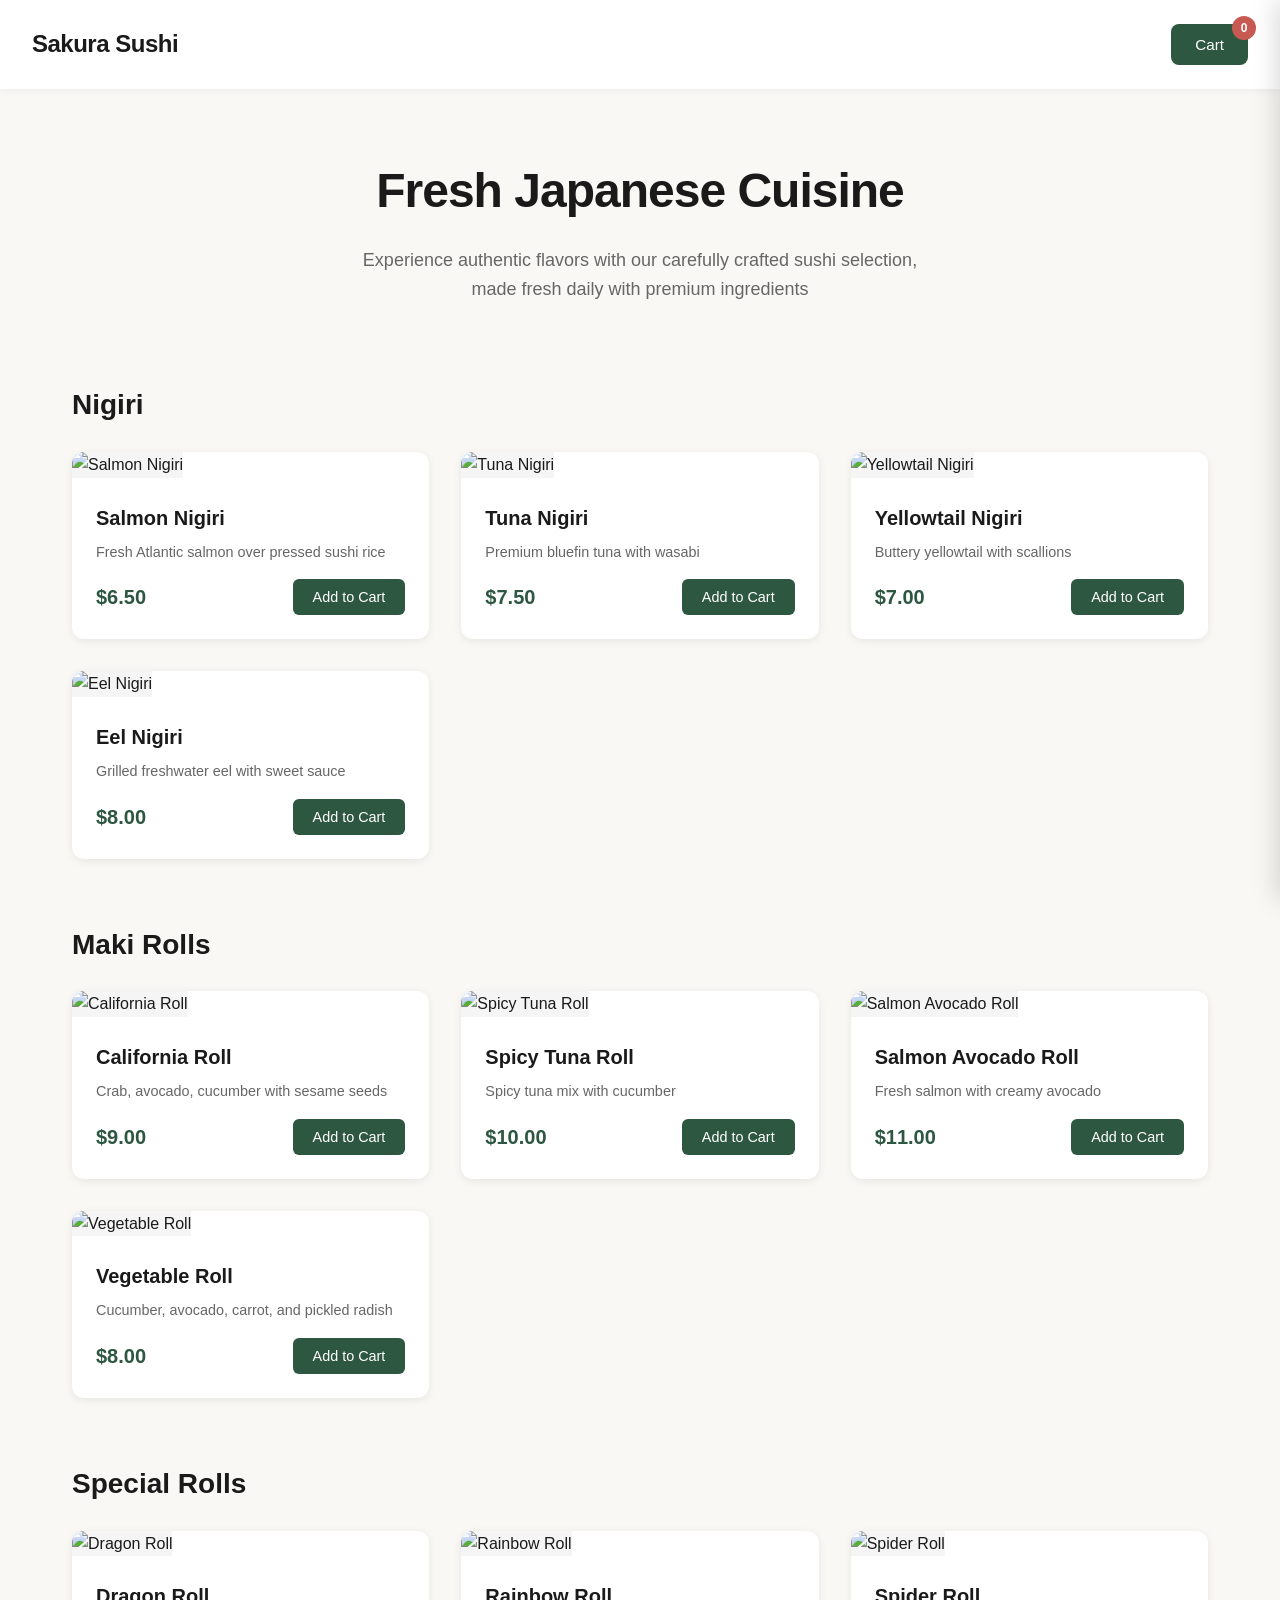
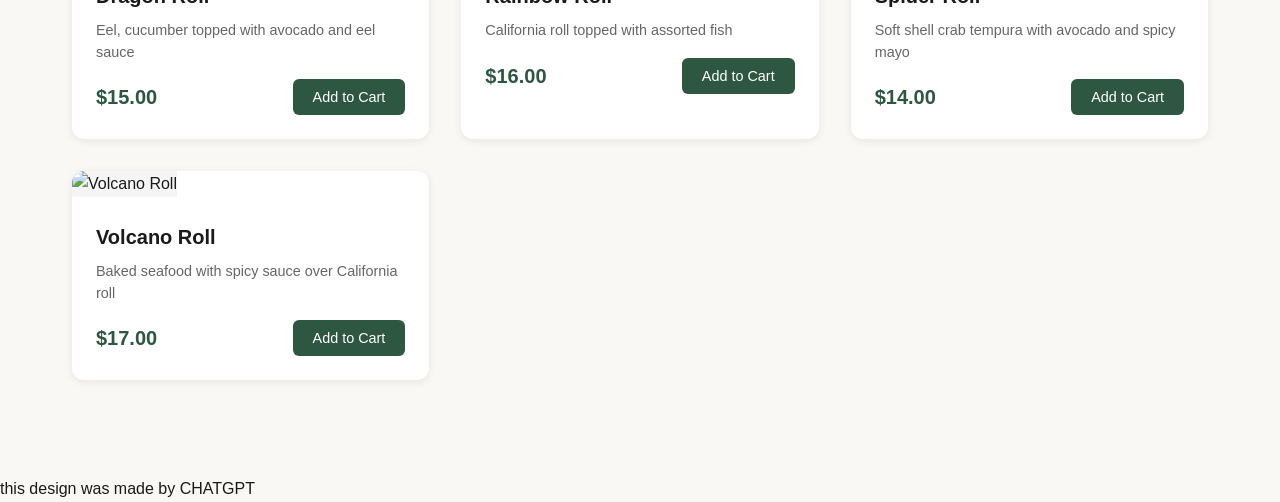
==== src/main/resources/static/index.html @ dabf3e89 "Html, Cart controller" ====
<!DOCTYPE html>
<html lang="en">
<head>
    <meta charset="UTF-8">
    <meta name="viewport" content="width=device-width, initial-scale=1.0">
    <title>Sakura Sushi - Menu</title>
    <style>
        * {
            margin: 0;
            padding: 0;
            box-sizing: border-box;
        }

        body {
            font-family: -apple-system, BlinkMacSystemFont, 'Segoe UI', Roboto, Oxygen, Ubuntu, sans-serif;
            background: #FAF8F5;
            color: #1A1A1A;
            line-height: 1.6;
        }

        /* Header */
        header {
            background: #FFFFFF;
            padding: 1.5rem 2rem;
            display: flex;
            justify-content: space-between;
            align-items: center;
            box-shadow: 0 2px 8px rgba(0, 0, 0, 0.05);
            position: sticky;
            top: 0;
            z-index: 100;
        }

        .logo {
            font-size: 1.5rem;
            font-weight: 600;
            letter-spacing: -0.5px;
            color: #1A1A1A;
        }

        .cart-btn {
            position: relative;
            background: #2D5740;
            color: #FFFFFF;
            border: none;
            padding: 0.75rem 1.5rem;
            border-radius: 8px;
            cursor: pointer;
            font-size: 0.95rem;
            font-weight: 500;
            transition: background 0.2s;
        }

        .cart-btn:hover {
            background: #234430;
        }

        .cart-count {
            position: absolute;
            top: -8px;
            right: -8px;
            background: #C85A54;
            color: white;
            width: 24px;
            height: 24px;
            border-radius: 50%;
            display: flex;
            align-items: center;
            justify-content: center;
            font-size: 0.75rem;
            font-weight: 600;
        }

        /* Hero Section */
        .hero {
            text-align: center;
            padding: 4rem 2rem 3rem;
            max-width: 800px;
            margin: 0 auto;
        }

        .hero h1 {
            font-size: 3rem;
            font-weight: 600;
            margin-bottom: 1rem;
            letter-spacing: -1px;
            color: #1A1A1A;
        }

        .hero p {
            font-size: 1.125rem;
            color: #666;
            max-width: 600px;
            margin: 0 auto;
        }

        /* Menu Grid */
        .menu-container {
            max-width: 1200px;
            margin: 0 auto;
            padding: 2rem;
        }

        .category {
            margin-bottom: 4rem;
        }

        .category-title {
            font-size: 1.75rem;
            font-weight: 600;
            margin-bottom: 1.5rem;
            color: #1A1A1A;
        }

        .menu-grid {
            display: grid;
            grid-template-columns: repeat(auto-fill, minmax(300px, 1fr));
            gap: 2rem;
        }

        .menu-item {
            background: #FFFFFF;
            border-radius: 12px;
            overflow: hidden;
            transition: transform 0.2s, box-shadow 0.2s;
            box-shadow: 0 2px 8px rgba(0, 0, 0, 0.08);
        }

        .menu-item:hover {
            transform: translateY(-4px);
            box-shadow: 0 4px 16px rgba(0, 0, 0, 0.12);
        }

        .item-image {
            width: 100%;
            height: 200px;
            object-fit: cover;
            background: #F5F5F5;
        }

        .item-info {
            padding: 1.5rem;
        }

        .item-name {
            font-size: 1.25rem;
            font-weight: 600;
            margin-bottom: 0.5rem;
            color: #1A1A1A;
        }

        .item-description {
            font-size: 0.9rem;
            color: #666;
            margin-bottom: 1rem;
            line-height: 1.5;
        }

        .item-footer {
            display: flex;
            justify-content: space-between;
            align-items: center;
        }

        .item-price {
            font-size: 1.25rem;
            font-weight: 600;
            color: #2D5740;
        }

        .add-to-cart {
            background: #2D5740;
            color: white;
            border: none;
            padding: 0.625rem 1.25rem;
            border-radius: 6px;
            cursor: pointer;
            font-size: 0.9rem;
            font-weight: 500;
            transition: background 0.2s;
        }

        .add-to-cart:hover {
            background: #234430;
        }

        /* Cart Sidebar */
        .cart-sidebar {
            position: fixed;
            right: -400px;
            top: 0;
            width: 400px;
            height: 100vh;
            background: #FFFFFF;
            box-shadow: -4px 0 24px rgba(0, 0, 0, 0.15);
            transition: right 0.3s ease;
            z-index: 200;
            display: flex;
            flex-direction: column;
        }

        .cart-sidebar.open {
            right: 0;
        }

        .cart-header {
            padding: 2rem;
            border-bottom: 1px solid #E5E5E5;
            display: flex;
            justify-content: space-between;
            align-items: center;
        }

        .cart-header h2 {
            font-size: 1.5rem;
            font-weight: 600;
        }

        .close-cart {
            background: none;
            border: none;
            font-size: 1.5rem;
            cursor: pointer;
            color: #666;
            padding: 0.5rem;
            line-height: 1;
        }

        .cart-items {
            flex: 1;
            overflow-y: auto;
            padding: 1.5rem 2rem;
        }

        .cart-item {
            display: flex;
            gap: 1rem;
            margin-bottom: 1.5rem;
            padding-bottom: 1.5rem;
            border-bottom: 1px solid #E5E5E5;
        }

        .cart-item-image {
            width: 80px;
            height: 80px;
            object-fit: cover;
            border-radius: 8px;
            background: #F5F5F5;
        }

        .cart-item-info {
            flex: 1;
        }

        .cart-item-name {
            font-weight: 600;
            margin-bottom: 0.25rem;
            color: #1A1A1A;
        }

        .cart-item-price {
            color: #2D5740;
            font-weight: 500;
        }

        .cart-item-controls {
            display: flex;
            align-items: center;
            gap: 0.5rem;
            margin-top: 0.5rem;
        }

        .qty-btn {
            background: #F5F5F5;
            border: none;
            width: 28px;
            height: 28px;
            border-radius: 4px;
            cursor: pointer;
            font-weight: 600;
            transition: background 0.2s;
        }

        .qty-btn:hover {
            background: #E5E5E5;
        }

        .qty {
            min-width: 30px;
            text-align: center;
            font-weight: 500;
        }

        .remove-btn {
            background: none;
            border: none;
            color: #C85A54;
            cursor: pointer;
            font-size: 0.85rem;
            margin-left: auto;
            padding: 0.25rem 0.5rem;
        }

        .cart-empty {
            text-align: center;
            padding: 3rem 2rem;
            color: #999;
        }

        .cart-footer {
            padding: 2rem;
            border-top: 1px solid #E5E5E5;
        }

        .cart-total {
            display: flex;
            justify-content: space-between;
            font-size: 1.25rem;
            font-weight: 600;
            margin-bottom: 1rem;
        }

        .checkout-btn {
            width: 100%;
            background: #2D5740;
            color: white;
            border: none;
            padding: 1rem;
            border-radius: 8px;
            font-size: 1rem;
            font-weight: 600;
            cursor: pointer;
            transition: background 0.2s;
        }

        .checkout-btn:hover {
            background: #234430;
        }

        .checkout-btn:disabled {
            background: #CCC;
            cursor: not-allowed;
        }

        /* Overlay */
        .overlay {
            position: fixed;
            top: 0;
            left: 0;
            width: 100%;
            height: 100%;
            background: rgba(0, 0, 0, 0.5);
            opacity: 0;
            visibility: hidden;
            transition: opacity 0.3s, visibility 0.3s;
            z-index: 150;
        }

        .overlay.active {
            opacity: 1;
            visibility: visible;
        }

        /* Responsive */
        @media (max-width: 768px) {
            .hero h1 {
                font-size: 2rem;
            }

            .menu-grid {
                grid-template-columns: 1fr;
            }

            .cart-sidebar {
                width: 100%;
                right: -100%;
            }

            header {
                padding: 1rem;
            }
        }
    </style>
    <script src="https://ajax.googleapis.com/ajax/libs/jquery/3.7.1/jquery.min.js"></script>
</head>
<body>
<header>
    <div class="logo">Sakura Sushi</div>
    <button class="cart-btn" onclick="toggleCart()">
        <span>Cart</span>
        <span class="cart-count" id="cartCount">0</span>
    </button>
</header>

<div class="hero">
    <h1>Fresh Japanese Cuisine</h1>
    <p>Experience authentic flavors with our carefully crafted sushi selection, made fresh daily with premium ingredients</p>
</div>

<div class="menu-container">
    <div class="category">
        <h2 class="category-title">Nigiri</h2>
        <div class="menu-grid" id="nigiriGrid"></div>
    </div>

    <div class="category">
        <h2 class="category-title">Maki Rolls</h2>
        <div class="menu-grid" id="makiGrid"></div>
    </div>

    <div class="category">
        <h2 class="category-title">Special Rolls</h2>
        <div class="menu-grid" id="specialGrid"></div>
    </div>
</div>

<div class="overlay" id="overlay" onclick="toggleCart()"></div>

<div class="cart-sidebar" id="cartSidebar">
    <div class="cart-header">
        <h2>Your Order</h2>
        <button class="close-cart" onclick="toggleCart()">&times;</button>
    </div>
    <div class="cart-items" id="cartItems">
        <div class="cart-empty">Your cart is empty</div>
    </div>
    <div class="cart-footer">
        <div class="cart-total">
            <span>Total:</span>
            <span id="cartTotal">$0.00</span>
        </div>
        <button class="checkout-btn" id="checkoutBtn" disabled onclick="checkout()">
            Checkout
        </button>
    </div>
</div>

<script>
    // Menu Data
    const menuData = {
        nigiri: [
            { id: 1, name: 'Salmon Nigiri', description: 'Fresh Atlantic salmon over pressed sushi rice', price: 6.50, image: '/placeholder.svg?height=200&width=300' },
            { id: 2, name: 'Tuna Nigiri', description: 'Premium bluefin tuna with wasabi', price: 7.50, image: '/placeholder.svg?height=200&width=300' },
            { id: 3, name: 'Yellowtail Nigiri', description: 'Buttery yellowtail with scallions', price: 7.00, image: '/placeholder.svg?height=200&width=300' },
            { id: 4, name: 'Eel Nigiri', description: 'Grilled freshwater eel with sweet sauce', price: 8.00, image: '/placeholder.svg?height=200&width=300' }
        ],
        maki: [
            { id: 5, name: 'California Roll', description: 'Crab, avocado, cucumber with sesame seeds', price: 9.00, image: '/placeholder.svg?height=200&width=300' },
            { id: 6, name: 'Spicy Tuna Roll', description: 'Spicy tuna mix with cucumber', price: 10.00, image: '/placeholder.svg?height=200&width=300' },
            { id: 7, name: 'Salmon Avocado Roll', description: 'Fresh salmon with creamy avocado', price: 11.00, image: '/placeholder.svg?height=200&width=300' },
            { id: 8, name: 'Vegetable Roll', description: 'Cucumber, avocado, carrot, and pickled radish', price: 8.00, image: '/placeholder.svg?height=200&width=300' }
        ],
        special: [
            { id: 9, name: 'Dragon Roll', description: 'Eel, cucumber topped with avocado and eel sauce', price: 15.00, image: '/placeholder.svg?height=200&width=300' },
            { id: 10, name: 'Rainbow Roll', description: 'California roll topped with assorted fish', price: 16.00, image: '/placeholder.svg?height=200&width=300' },
            { id: 11, name: 'Spider Roll', description: 'Soft shell crab tempura with avocado and spicy mayo', price: 14.00, image: '/placeholder.svg?height=200&width=300' },
            { id: 12, name: 'Volcano Roll', description: 'Baked seafood with spicy sauce over California roll', price: 17.00, image: '/placeholder.svg?height=200&width=300' }
        ]
    };

    // Cart State
    let cart = [];

    // Render Menu Items
    function renderMenu() {
        renderCategory('nigiri', 'nigiriGrid');
        renderCategory('maki', 'makiGrid');
        renderCategory('special', 'specialGrid');
    }

    function renderCategory(category, gridId) {
        const grid = document.getElementById(gridId);
        grid.innerHTML = menuData[category].map(item => `
            <div class="menu-item">
                <img src="${item.image}" alt="${item.name}" class="item-image">
                <div class="item-info">
                    <h3 class="item-name">${item.name}</h3>
                    <p class="item-description">${item.description}</p>
                    <div class="item-footer">
                        <span class="item-price">$${item.price.toFixed(2)}</span>
                        <button class="add-to-cart" onclick="addToCart(${item.id})">
                            Add to Cart
                        </button>
                    </div>
                </div>
            </div>
        `).join('');
    }

    // Cart Functions
    function addToCart(itemId) {
        const allItems = [...menuData.nigiri, ...menuData.maki, ...menuData.special];
        const item = allItems.find(i => i.id === itemId);

        const existingItem = cart.find(i => i.id === itemId);
        if (existingItem) {
            existingItem.quantity++;
        } else {
            cart.push({ ...item, quantity: 1 });
        }
        // api request
        const options = {
          method: 'POST',
          headers: {'Content-Type': 'application/json', 'User-Agent': navigator.userAgent},
          body: '{"name":"","price":"","isDrink":false,"isHot":false,"isAppetizer":false,"isRaw":false}'
        };

        fetch('http://localhost:8080/api/cart/add', options)
          .then(response => response.json())
          .then(response => console.log(response))
          .catch(err => console.error(err));

        updateCart();
    }

    function updateQuantity(itemId, delta) {
        const item = cart.find(i => i.id === itemId);
        if (item) {
            item.quantity += delta;
            if (item.quantity <= 0) {
                removeFromCart(itemId);
            } else {
                updateCart();
            }
        }
    }

    function removeFromCart(itemId) {
        cart = cart.filter(i => i.id !== itemId);
        updateCart();
    }

    function updateCart() {
        const cartCount = document.getElementById('cartCount');
        const cartItems = document.getElementById('cartItems');
        const cartTotal = document.getElementById('cartTotal');
        const checkoutBtn = document.getElementById('checkoutBtn');

        const totalItems = cart.reduce((sum, item) => sum + item.quantity, 0);
        const totalPrice = cart.reduce((sum, item) => sum + (item.price * item.quantity), 0);

        cartCount.textContent = totalItems;
        cartTotal.textContent = `$${totalPrice.toFixed(2)}`;

        if (cart.length === 0) {
            cartItems.innerHTML = '<div class="cart-empty">Your cart is empty</div>';
            checkoutBtn.disabled = true;
        } else {
            cartItems.innerHTML = cart.map(item => `
                <div class="cart-item">
                    <img src="${item.image}" alt="${item.name}" class="cart-item-image">
                    <div class="cart-item-info">
                        <div class="cart-item-name">${item.name}</div>
                        <div class="cart-item-price">$${item.price.toFixed(2)}</div>
                        <div class="cart-item-controls">
                            <button class="qty-btn" onclick="updateQuantity(${item.id}, -1)">−</button>
                            <span class="qty">${item.quantity}</span>
                            <button class="qty-btn" onclick="updateQuantity(${item.id}, 1)">+</button>
                            <button class="remove-btn" onclick="removeFromCart(${item.id})">Remove</button>
                        </div>
                    </div>
                </div>
            `).join('');
            checkoutBtn.disabled = false;
        }
    }

    function toggleCart() {
        const sidebar = document.getElementById('cartSidebar');
        const overlay = document.getElementById('overlay');
        sidebar.classList.toggle('open');
        overlay.classList.toggle('active');
    }

    function checkout() {
        if (cart.length > 0) {
            const total = cart.reduce((sum, item) => sum + (item.price * item.quantity), 0);
            const settings = {
              "async": true,
              "crossDomain": true,
              "url": "http://localhost:8080/api/order/pay",
              "method": "POST",
              "headers": {
                "User-Agent": "insomnia/12.0.0"
              }
            };

            $.ajax(settings).done(function (response) {
              console.log(response);
            });
            alert(`Thank you for your order!\n\nTotal: $${total.toFixed(2)}\n\nYour delicious sushi will be ready soon!`);
            cart = [];
            updateCart();
            toggleCart();

        }
    }

    // Initialize
    renderMenu();
</script>
</body>
this design was made by CHATGPT
</html>
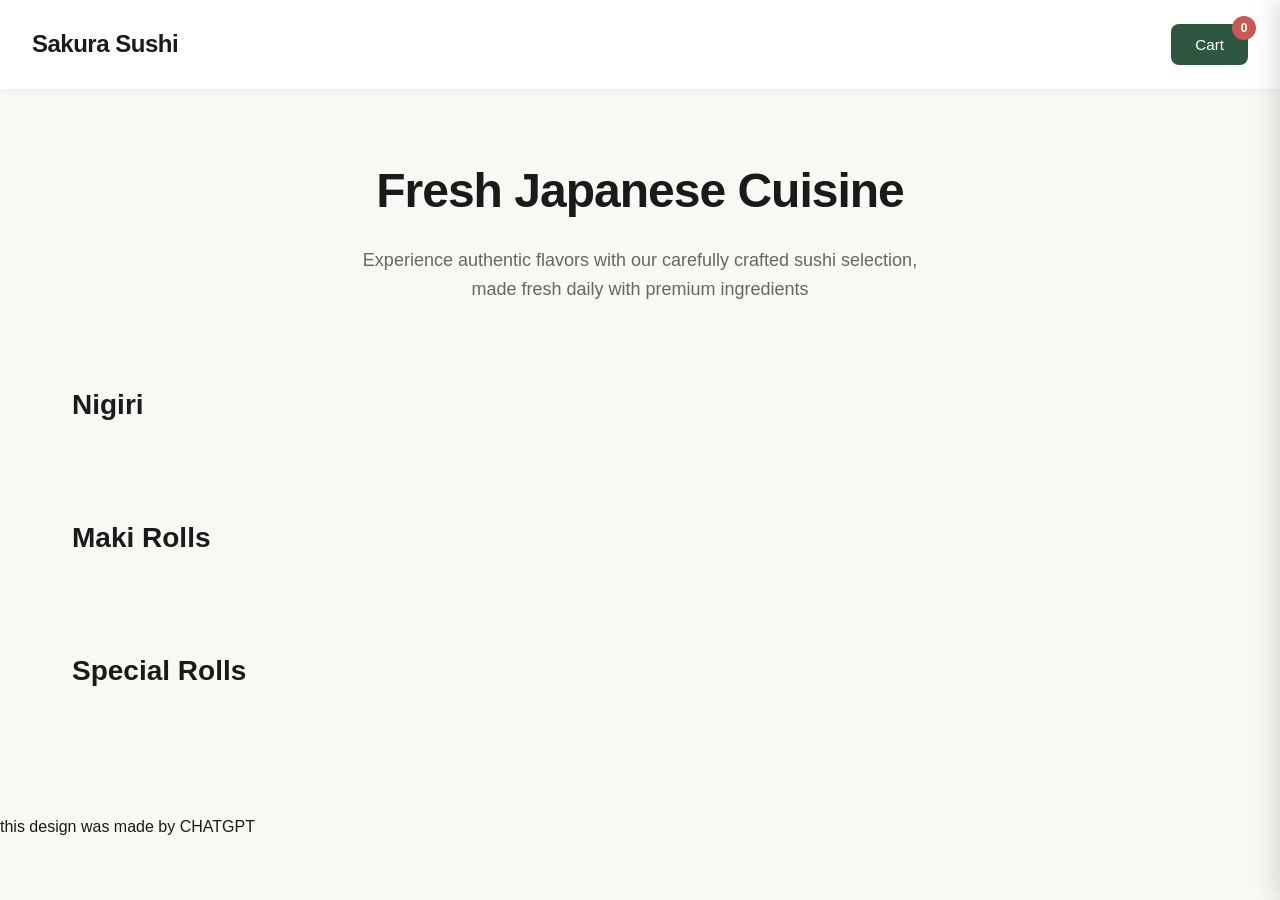
==== commit 82f485fe: "Html, java" ====
--- a/src/main/resources/static/index.html
+++ b/src/main/resources/static/index.html
@@ -437,26 +437,22 @@
 
 <script>
     // Menu Data
-    const menuData = {
-        nigiri: [
-            { id: 1, name: 'Salmon Nigiri', description: 'Fresh Atlantic salmon over pressed sushi rice', price: 6.50, image: '/placeholder.svg?height=200&width=300' },
-            { id: 2, name: 'Tuna Nigiri', description: 'Premium bluefin tuna with wasabi', price: 7.50, image: '/placeholder.svg?height=200&width=300' },
-            { id: 3, name: 'Yellowtail Nigiri', description: 'Buttery yellowtail with scallions', price: 7.00, image: '/placeholder.svg?height=200&width=300' },
-            { id: 4, name: 'Eel Nigiri', description: 'Grilled freshwater eel with sweet sauce', price: 8.00, image: '/placeholder.svg?height=200&width=300' }
-        ],
-        maki: [
-            { id: 5, name: 'California Roll', description: 'Crab, avocado, cucumber with sesame seeds', price: 9.00, image: '/placeholder.svg?height=200&width=300' },
-            { id: 6, name: 'Spicy Tuna Roll', description: 'Spicy tuna mix with cucumber', price: 10.00, image: '/placeholder.svg?height=200&width=300' },
-            { id: 7, name: 'Salmon Avocado Roll', description: 'Fresh salmon with creamy avocado', price: 11.00, image: '/placeholder.svg?height=200&width=300' },
-            { id: 8, name: 'Vegetable Roll', description: 'Cucumber, avocado, carrot, and pickled radish', price: 8.00, image: '/placeholder.svg?height=200&width=300' }
-        ],
-        special: [
-            { id: 9, name: 'Dragon Roll', description: 'Eel, cucumber topped with avocado and eel sauce', price: 15.00, image: '/placeholder.svg?height=200&width=300' },
-            { id: 10, name: 'Rainbow Roll', description: 'California roll topped with assorted fish', price: 16.00, image: '/placeholder.svg?height=200&width=300' },
-            { id: 11, name: 'Spider Roll', description: 'Soft shell crab tempura with avocado and spicy mayo', price: 14.00, image: '/placeholder.svg?height=200&width=300' },
-            { id: 12, name: 'Volcano Roll', description: 'Baked seafood with spicy sauce over California roll', price: 17.00, image: '/placeholder.svg?height=200&width=300' }
-        ]
+    let menuData = {};
+
+    const settings = {
+        "async": true,
+        "crossDomain": true,
+        "url": "http://localhost:8080/api/menu",
+        "method": "GET",
+        "headers": {
+            "User-Agent": "insomnia/12.0.0"
+        }
     };
+    $.ajax(settings).done(function (response) {
+        menuData = response;
+        Object.assign(menuData, response);
+    });
+    console.log(menuData)
 
     // Cart State
     let cart = [];
@@ -498,11 +494,20 @@
         } else {
             cart.push({ ...item, quantity: 1 });
         }
+
         // api request
+        const bodyData = {
+            name: item.name,
+            price: item.price,
+            isDrink: false,
+            isHot: false,
+            isAppetizer: false,
+            isRaw: false
+        }
         const options = {
           method: 'POST',
           headers: {'Content-Type': 'application/json', 'User-Agent': navigator.userAgent},
-          body: '{"name":"","price":"","isDrink":false,"isHot":false,"isAppetizer":false,"isRaw":false}'
+          body: JSON.stringify(bodyData)
         };
 
         fetch('http://localhost:8080/api/cart/add', options)
@@ -592,7 +597,8 @@
             cart = [];
             updateCart();
             toggleCart();
-
+        } else {
+            alert(`You currently have ${cart.length} items inside of your cart. Please add something to checkout.`)
         }
     }
 
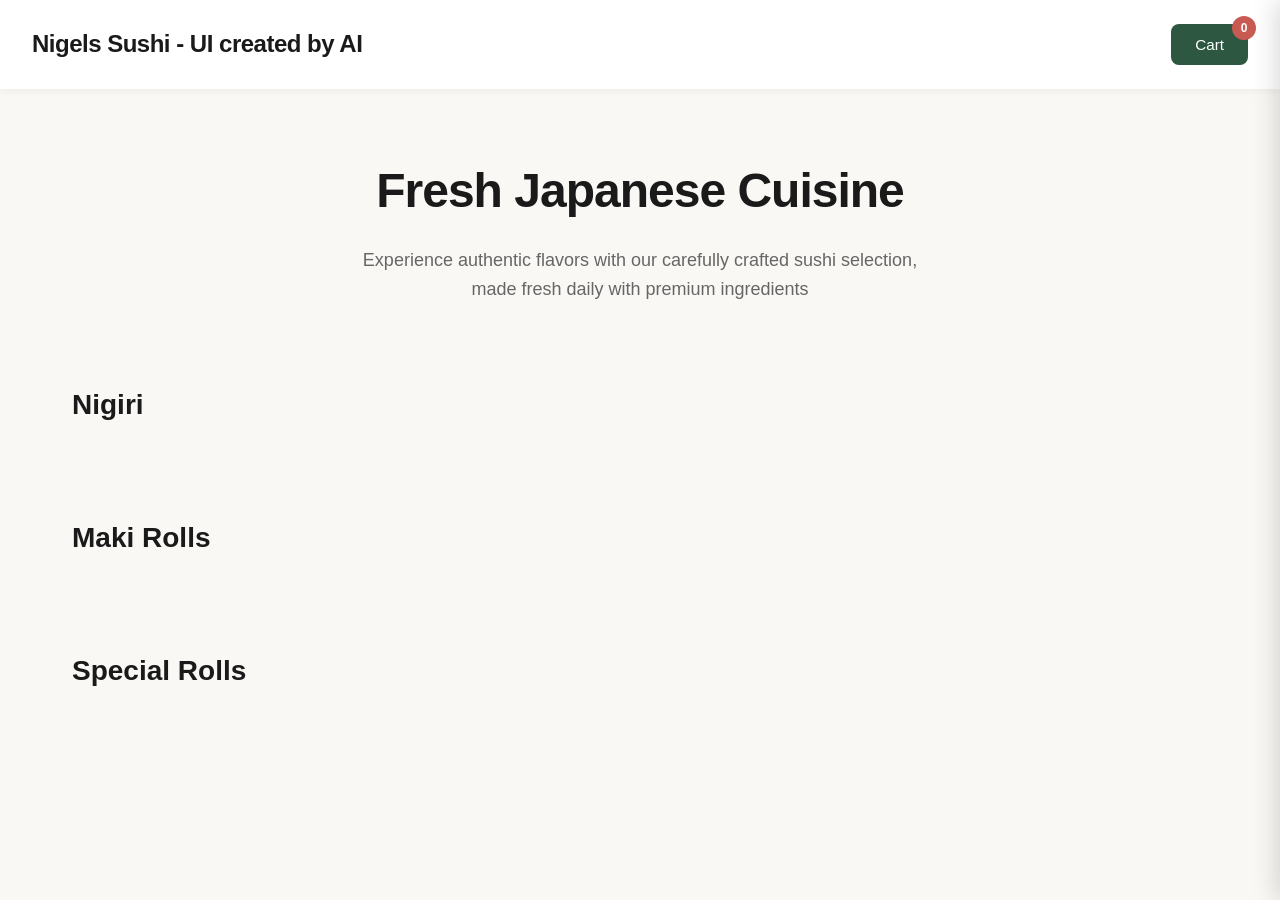
==== commit 67e7056b: "Html, java" ====
--- a/src/main/resources/static/index.html
+++ b/src/main/resources/static/index.html
@@ -3,7 +3,7 @@
 <head>
     <meta charset="UTF-8">
     <meta name="viewport" content="width=device-width, initial-scale=1.0">
-    <title>Sakura Sushi - Menu</title>
+    <title>The UI was created by HTML</title>
     <style>
         * {
             margin: 0;
@@ -361,6 +361,211 @@
             visibility: visible;
         }
 
+        /* Added extras modal styles */
+        /* Extras Modal */
+        .extras-modal {
+            position: fixed;
+            top: 50%;
+            left: 50%;
+            transform: translate(-50%, -50%) scale(0.9);
+            width: 90%;
+            max-width: 500px;
+            background: #FFFFFF;
+            border-radius: 16px;
+            box-shadow: 0 8px 32px rgba(0, 0, 0, 0.2);
+            z-index: 300;
+            opacity: 0;
+            visibility: hidden;
+            transition: all 0.3s ease;
+            max-height: 90vh;
+            display: flex;
+            flex-direction: column;
+        }
+
+        .extras-modal.active {
+            opacity: 1;
+            visibility: visible;
+            transform: translate(-50%, -50%) scale(1);
+        }
+
+        .extras-header {
+            padding: 2rem;
+            border-bottom: 1px solid #E5E5E5;
+            display: flex;
+            justify-content: space-between;
+            align-items: flex-start;
+        }
+
+        .extras-title-section h3 {
+            font-size: 1.5rem;
+            font-weight: 600;
+            margin-bottom: 0.25rem;
+            color: #1A1A1A;
+        }
+
+        .extras-price {
+            font-size: 1.125rem;
+            color: #2D5740;
+            font-weight: 600;
+        }
+
+        .close-modal {
+            background: none;
+            border: none;
+            font-size: 1.5rem;
+            cursor: pointer;
+            color: #666;
+            padding: 0.5rem;
+            line-height: 1;
+            transition: color 0.2s;
+        }
+
+        .close-modal:hover {
+            color: #1A1A1A;
+        }
+
+        .extras-body {
+            padding: 2rem;
+            overflow-y: auto;
+            flex: 1;
+        }
+
+        .extras-section {
+            margin-bottom: 1.5rem;
+        }
+
+        .extras-section-title {
+            font-size: 1rem;
+            font-weight: 600;
+            margin-bottom: 1rem;
+            color: #1A1A1A;
+        }
+
+        .extra-option {
+            display: flex;
+            align-items: center;
+            padding: 0.75rem;
+            border: 2px solid #E5E5E5;
+            border-radius: 8px;
+            margin-bottom: 0.75rem;
+            cursor: pointer;
+            transition: all 0.2s;
+        }
+
+        .extra-option:hover {
+            border-color: #2D5740;
+            background: #F9FBF9;
+        }
+
+        .extra-option input[type="checkbox"] {
+            width: 20px;
+            height: 20px;
+            margin-right: 0.75rem;
+            cursor: pointer;
+            accent-color: #2D5740;
+        }
+
+        .extra-label {
+            flex: 1;
+            font-size: 0.95rem;
+            color: #1A1A1A;
+            cursor: pointer;
+        }
+
+        .extra-price-tag {
+            font-size: 0.875rem;
+            color: #666;
+            font-weight: 500;
+        }
+
+        .quantity-selector {
+            display: flex;
+            align-items: center;
+            gap: 1rem;
+            padding: 1rem;
+            background: #F5F5F5;
+            border-radius: 8px;
+            margin-bottom: 1.5rem;
+        }
+
+        .quantity-label {
+            font-weight: 600;
+            color: #1A1A1A;
+        }
+
+        .quantity-controls {
+            display: flex;
+            align-items: center;
+            gap: 1rem;
+            margin-left: auto;
+        }
+
+        .quantity-btn {
+            background: #FFFFFF;
+            border: 2px solid #E5E5E5;
+            width: 36px;
+            height: 36px;
+            border-radius: 6px;
+            cursor: pointer;
+            font-size: 1.125rem;
+            font-weight: 600;
+            color: #2D5740;
+            transition: all 0.2s;
+        }
+
+        .quantity-btn:hover {
+            border-color: #2D5740;
+            background: #F9FBF9;
+        }
+
+        .quantity-display {
+            min-width: 40px;
+            text-align: center;
+            font-weight: 600;
+            font-size: 1.125rem;
+        }
+
+        .extras-footer {
+            padding: 2rem;
+            border-top: 1px solid #E5E5E5;
+        }
+
+        .add-to-cart-modal {
+            width: 100%;
+            background: #2D5740;
+            color: white;
+            border: none;
+            padding: 1rem;
+            border-radius: 8px;
+            font-size: 1rem;
+            font-weight: 600;
+            cursor: pointer;
+            transition: background 0.2s;
+        }
+
+        .add-to-cart-modal:hover {
+            background: #234430;
+        }
+
+        .modal-overlay {
+            position: fixed;
+            top: 0;
+            left: 0;
+            width: 100%;
+            height: 100%;
+            background: rgba(0, 0, 0, 0.6);
+            opacity: 0;
+            visibility: hidden;
+            transition: opacity 0.3s, visibility 0.3s;
+            z-index: 250;
+        }
+
+        .modal-overlay.active {
+            opacity: 1;
+            visibility: visible;
+        }
+        /* </CHANGE> */
+
         /* Responsive */
         @media (max-width: 768px) {
             .hero h1 {
@@ -379,13 +584,24 @@
             header {
                 padding: 1rem;
             }
+
+            .extras-modal {
+                width: 95%;
+                max-height: 95vh;
+            }
+
+            .extras-header,
+            .extras-body,
+            .extras-footer {
+                padding: 1.5rem;
+            }
         }
     </style>
     <script src="https://ajax.googleapis.com/ajax/libs/jquery/3.7.1/jquery.min.js"></script>
 </head>
 <body>
 <header>
-    <div class="logo">Sakura Sushi</div>
+    <div class="logo">Nigels Sushi - UI created by AI</div>
     <button class="cart-btn" onclick="toggleCart()">
         <span>Cart</span>
         <span class="cart-count" id="cartCount">0</span>
@@ -398,19 +614,19 @@
 </div>
 
 <div class="menu-container">
-    <div class="category">
+    <div class="category">  
         <h2 class="category-title">Nigiri</h2>
-        <div class="menu-grid" id="nigiriGrid"></div>
+        <div class="menu-grid" id="rollGrid"></div>
     </div>
 
     <div class="category">
         <h2 class="category-title">Maki Rolls</h2>
-        <div class="menu-grid" id="makiGrid"></div>
+        <div class="menu-grid" id="drinkGrid"></div>
     </div>
 
     <div class="category">
         <h2 class="category-title">Special Rolls</h2>
-        <div class="menu-grid" id="specialGrid"></div>
+        <div class="menu-grid" id="appetizerGrid"></div>
     </div>
 </div>
 
@@ -435,38 +651,109 @@
     </div>
 </div>
 
+<!-- Added extras modal HTML -->
+<!-- Extras Modal -->
+<div class="modal-overlay" id="modalOverlay" onclick="closeExtrasModal()"></div>
+
+<div class="extras-modal" id="extrasModal">
+    <div class="extras-header">
+        <div class="extras-title-section">
+            <h3 id="modalItemName">Item Name</h3>
+            <span class="extras-price" id="modalItemPrice">$0.00</span>
+        </div>
+        <button class="close-modal" onclick="closeExtrasModal()">&times;</button>
+    </div>
+    <div class="extras-body">
+        <div class="quantity-selector">
+            <span class="quantity-label">Quantity</span>
+            <div class="quantity-controls">
+                <button class="quantity-btn" onclick="updateModalQuantity(-1)">−</button>
+                <span class="quantity-display" id="modalQuantity">1</span>
+                <button class="quantity-btn" onclick="updateModalQuantity(1)">+</button>
+            </div>
+        </div>
+
+        <div class="extras-section">
+            <h4 class="extras-section-title">Add Extras</h4>
+            <label class="extra-option">
+                <input type="checkbox" id="extraWasabi" value="wasabi">
+                <span class="extra-label">Extra Wasabi</span>
+                <span class="extra-price-tag">Free</span>
+            </label>
+            <label class="extra-option">
+                <input type="checkbox" id="extraGinger" value="ginger">
+                <span class="extra-label">Extra Ginger</span>
+                <span class="extra-price-tag">Free</span>
+            </label>
+            <label class="extra-option">
+                <input type="checkbox" id="extraSoySauce" value="soy">
+                <span class="extra-label">Extra Soy Sauce</span>
+                <span class="extra-price-tag">Free</span>
+            </label>
+            <label class="extra-option">
+                <input type="checkbox" id="spicyMayo" value="spicy-mayo">
+                <span class="extra-label">Spicy Mayo</span>
+                <span class="extra-price-tag">+$0.50</span>
+            </label>
+            <label class="extra-option">
+                <input type="checkbox" id="eelSauce" value="eel-sauce">
+                <span class="extra-label">Eel Sauce</span>
+                <span class="extra-price-tag">+$0.50</span>
+            </label>
+            <label class="extra-option">
+                <input type="checkbox" id="sriracha" value="sriracha">
+                <span class="extra-label">Sriracha</span>
+                <span class="extra-price-tag">+$0.25</span>
+            </label>
+            <label class="extra-option">
+                <input type="checkbox" id="whiteRice" value="white-rice">
+                <span class="extra-label">White-rice</span>
+                <span class="extra-price-tag">+$2.00</span>
+            </label>
+            <label class="extra-option">
+                <input type="checkbox" id="misoSoup" value="miso-soup">
+                <span class="extra-label">miso-soup</span>
+                <span class="extra-price-tag">+$2.00</span>
+            </label>
+        </div>
+    </div>
+    <div class="extras-footer">
+        <button class="add-to-cart-modal" onclick="confirmAddToCart()">
+            Add to Cart - <span id="modalTotalPrice">$0.00</span>
+        </button>
+    </div>
+</div>
+<!-- </CHANGE> -->
+
 <script>
     // Menu Data
     let menuData = {};
-
-    const settings = {
-        "async": true,
-        "crossDomain": true,
-        "url": "http://localhost:8080/api/menu",
-        "method": "GET",
-        "headers": {
-            "User-Agent": "insomnia/12.0.0"
-        }
-    };
-    $.ajax(settings).done(function (response) {
-        menuData = response;
-        Object.assign(menuData, response);
-    });
-    console.log(menuData)
-
+    fetch("http://localhost:8080/api/menu")
+        .then(res => res.json())
+        .then(data => {
+            menuData = data;
+            renderMenu();
+        })
+        .catch(err => console.error("Error fetching menu:", err));
+    
     // Cart State
     let cart = [];
+    
+    let currentModalItem = null;
+    let modalQuantity = 1;
+    // </CHANGE>
 
     // Render Menu Items
     function renderMenu() {
-        renderCategory('nigiri', 'nigiriGrid');
-        renderCategory('maki', 'makiGrid');
-        renderCategory('special', 'specialGrid');
+        renderCategory('Roll', 'rollGrid');
+        renderCategory('Drink', 'drinkGrid');
+        renderCategory("Appetizer", "appetizerGrid")
     }
 
     function renderCategory(category, gridId) {
         const grid = document.getElementById(gridId);
-        grid.innerHTML = menuData[category].map(item => `
+        const items = menuData[category] || [];
+        grid.innerHTML = items.map(item => `
             <div class="menu-item">
                 <img src="${item.image}" alt="${item.name}" class="item-image">
                 <div class="item-info">
@@ -485,38 +772,139 @@
 
     // Cart Functions
     function addToCart(itemId) {
-        const allItems = [...menuData.nigiri, ...menuData.maki, ...menuData.special];
+        const allItems = [...menuData.Appetizer, ...menuData.Drink, ...menuData.Roll];
         const item = allItems.find(i => i.id === itemId);
-
-        const existingItem = cart.find(i => i.id === itemId);
+        
+        if (item) {
+            currentModalItem = item;
+            modalQuantity = 1;
+            openExtrasModal(item);
+        }
+    }
+
+    function openExtrasModal(item) {
+        document.getElementById('modalItemName').textContent = item.name;
+        document.getElementById('modalItemPrice').textContent = `$${item.price.toFixed(2)}`;
+        document.getElementById('modalQuantity').textContent = modalQuantity;
+        
+        // Reset checkboxes
+        document.querySelectorAll('.extras-modal input[type="checkbox"]').forEach(cb => cb.checked = false);
+        
+        updateModalTotal();
+        
+        document.getElementById('modalOverlay').classList.add('active');
+        document.getElementById('extrasModal').classList.add('active');
+    }
+
+    function closeExtrasModal() {
+        document.getElementById('modalOverlay').classList.remove('active');
+        document.getElementById('extrasModal').classList.remove('active');
+        currentModalItem = null;
+        modalQuantity = 1;
+    }
+
+    function updateModalQuantity(delta) {
+        modalQuantity += delta;
+        if (modalQuantity < 1) modalQuantity = 1;
+        document.getElementById('modalQuantity').textContent = modalQuantity;
+        updateModalTotal();
+    }
+
+    function updateModalTotal() {
+        if (!currentModalItem) return;
+        
+        let total = currentModalItem.price;
+        
+        // Add extra costs
+        if (document.getElementById('spicyMayo').checked) total += 0.50;
+        if (document.getElementById('eelSauce').checked) total += 0.50;
+        if (document.getElementById('sriracha').checked) total += 0.25;
+        if (document.getElementById('misoSoup').checked) total += 2.00;
+        if (document.getElementById('whiteRice').checked) total += 2.00;
+
+        
+        total *= modalQuantity;
+        
+        document.getElementById('modalTotalPrice').textContent = `$${total.toFixed(2)}`;
+    }
+
+    // Add event listeners to checkboxes to update total
+    document.addEventListener('DOMContentLoaded', function() {
+        document.querySelectorAll('.extras-modal input[type="checkbox"]').forEach(checkbox => {
+            checkbox.addEventListener('change', updateModalTotal);
+        });
+    });
+
+    function confirmAddToCart() {
+        if (!currentModalItem) return;
+        
+        // Get selected extras
+        const extras = [];
+        if (document.getElementById('extraWasabi').checked) extras.push('Extra Wasabi');
+        if (document.getElementById('extraGinger').checked) extras.push('Extra Ginger');
+        if (document.getElementById('extraSoySauce').checked) extras.push('Extra Soy Sauce');
+        if (document.getElementById('spicyMayo').checked) extras.push('Spicy Mayo');
+        if (document.getElementById('eelSauce').checked) extras.push('Eel Sauce');
+        if (document.getElementById('sriracha').checked) extras.push('Sriracha');
+        if (document.getElementById('whiteRice').checked) extras.push('White rice');
+        if (document.getElementById('misoSoup').checked) extras.push('Miso Soup');
+
+        
+        // Calculate price with extras
+        let itemPrice = currentModalItem.price;
+        if (document.getElementById('spicyMayo').checked) itemPrice += 0.50;
+        if (document.getElementById('eelSauce').checked) itemPrice += 0.50;
+        if (document.getElementById('sriracha').checked) itemPrice += 0.25;
+        if (document.getElementById('whiteRice').checked) itemPrice += 2.00;
+        if (document.getElementById('misoSoup').checked) itemPrice += 2.00;
+
+        
+        // Add to cart
+        const cartItem = {
+            ...currentModalItem,
+            price: itemPrice,
+            quantity: modalQuantity,
+            extras: extras
+        };
+        
+        const existingItem = cart.find(i => 
+            i.id === currentModalItem.id && 
+            JSON.stringify(i.extras) === JSON.stringify(extras)
+        );
+        
         if (existingItem) {
-            existingItem.quantity++;
+            existingItem.quantity += modalQuantity;
         } else {
-            cart.push({ ...item, quantity: 1 });
-        }
-
-        // api request
+            cart.push(cartItem);
+        }
+
+        // API request
         const bodyData = {
-            name: item.name,
-            price: item.price,
-            isDrink: false,
+            name: currentModalItem.name,
+            price: itemPrice,
+            isDrink: currentModalItem.category == "Drink" ? true : false,
             isHot: false,
             isAppetizer: false,
-            isRaw: false
-        }
+            isRaw: false,
+            category: currentModalItem.category,
+            extras: extras
+        };
+        
         const options = {
-          method: 'POST',
-          headers: {'Content-Type': 'application/json', 'User-Agent': navigator.userAgent},
-          body: JSON.stringify(bodyData)
+            method: 'POST',
+            headers: {'Content-Type': 'application/json', 'User-Agent': "aw"},
+            body: JSON.stringify(bodyData)
         };
 
         fetch('http://localhost:8080/api/cart/add', options)
-          .then(response => response.json())
-          .then(response => console.log(response))
-          .catch(err => console.error(err));
+            .then(response => response.json())
+            .then(response => console.log(response))
+            .catch(err => console.error(err));
 
         updateCart();
-    }
+        closeExtrasModal();
+    }
+    // </CHANGE>
 
     function updateQuantity(itemId, delta) {
         const item = cart.find(i => i.id === itemId);
@@ -556,6 +944,7 @@
                     <img src="${item.image}" alt="${item.name}" class="cart-item-image">
                     <div class="cart-item-info">
                         <div class="cart-item-name">${item.name}</div>
+                        ${item.extras && item.extras.length > 0 ? `<div style="font-size: 0.8rem; color: #666; margin-top: 0.25rem;">${item.extras.join(', ')}</div>` : ''}
                         <div class="cart-item-price">$${item.price.toFixed(2)}</div>
                         <div class="cart-item-controls">
                             <button class="qty-btn" onclick="updateQuantity(${item.id}, -1)">−</button>
@@ -566,6 +955,7 @@
                     </div>
                 </div>
             `).join('');
+            // </CHANGE>
             checkoutBtn.disabled = false;
         }
     }
@@ -597,6 +987,7 @@
             cart = [];
             updateCart();
             toggleCart();
+            window.open('http://localhost:8080/receipt.html', '_blank').focus();
         } else {
             alert(`You currently have ${cart.length} items inside of your cart. Please add something to checkout.`)
         }
@@ -606,5 +997,4 @@
     renderMenu();
 </script>
 </body>
-this design was made by CHATGPT
-</html>+</html>
